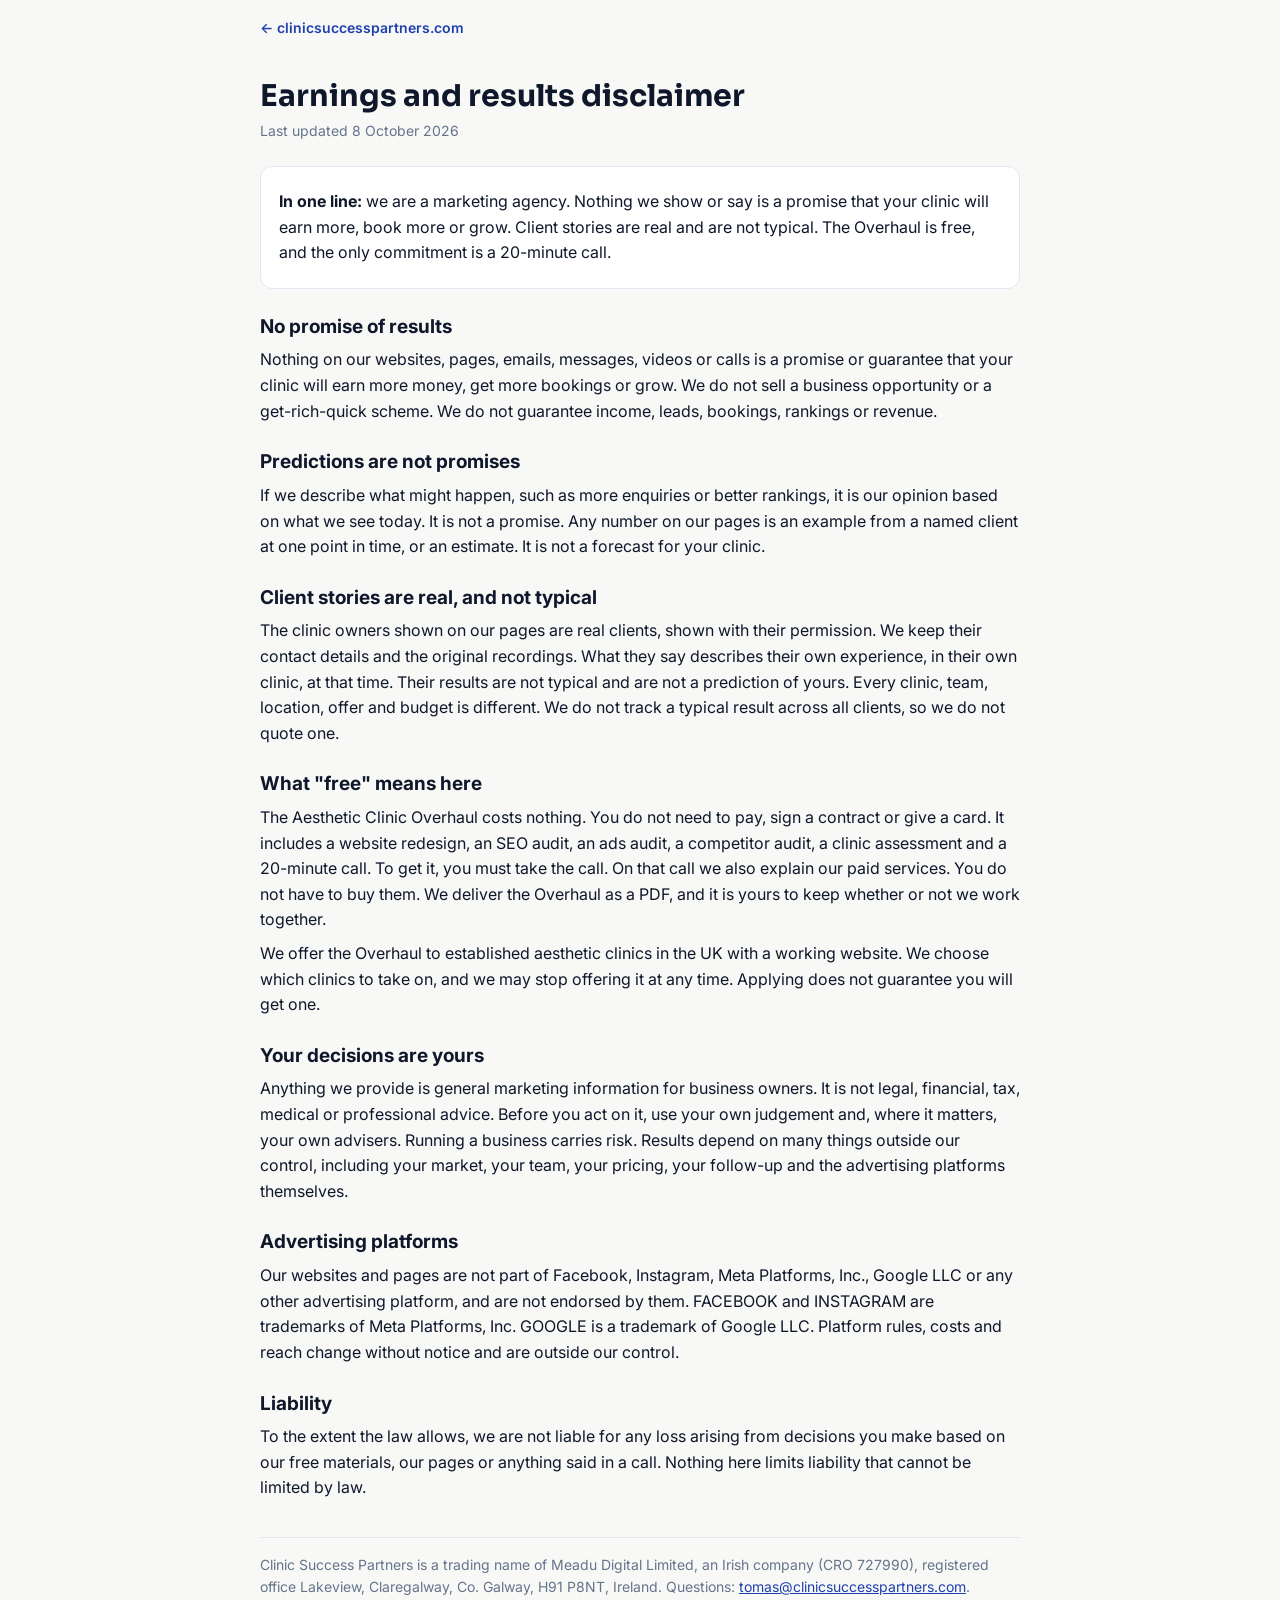
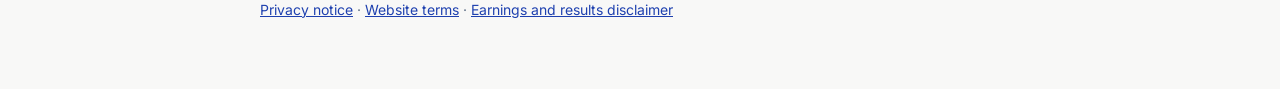
==== earnings-disclaimer/index.html @ 7a20f101 "Add legal pages and footer links, drop pixel" ====
<!doctype html>
<html lang="en-GB">
<head>
<meta charset="utf-8">
<meta name="viewport" content="width=device-width, initial-scale=1">
<title>Earnings and results disclaimer · Clinic Success Partners</title>
<meta name="description" content="Clinic Success Partners makes no promise of income, bookings or growth. Client results are real and not typical.">
<link rel="canonical" href="https://clinicsuccesspartners.com/earnings-disclaimer/">
<link rel="icon" href="/assets/favicon-32.png" sizes="32x32">
<link rel="preconnect" href="https://fonts.googleapis.com"><link rel="preconnect" href="https://fonts.gstatic.com" crossorigin>
<link href="https://fonts.googleapis.com/css2?family=Sora:wght@700&family=Inter:wght@400;600;700&display=swap" rel="stylesheet">
<style>html,body{margin:0;padding:0;background:#F8F8F7}.csp-top{max-width:760px;margin:0 auto;padding:18px 20px 0;font:600 14px/1.4 Inter,system-ui,sans-serif}.csp-top a{color:#1E40AF;text-decoration:none}</style>
</head>
<body>
<div class="csp-top"><a href="/">&larr; clinicsuccesspartners.com</a></div>
<style>.csp-legal{max-width:760px;margin:0 auto;padding:40px 20px 60px;font:16px/1.6 Inter,system-ui,-apple-system,sans-serif;color:#0F172A;background:#F8F8F7}
.csp-legal h1{font:700 30px/1.2 Sora,Inter,sans-serif;margin:0 0 6px}.csp-legal .upd{color:#64748B;font-size:14px;margin:0 0 24px}
.csp-legal h2{font:700 19px/1.3 Inter,sans-serif;margin:26px 0 8px}.csp-legal p,.csp-legal li{margin:8px 0}.csp-legal ul{padding-left:22px}
.csp-legal a{color:#1E40AF}.csp-legal .foot{margin-top:36px;padding-top:16px;border-top:1px solid #E2E8F0;font-size:14px;color:#64748B}
.csp-legal .box{background:#fff;border:1px solid #E2E8F0;border-radius:12px;padding:14px 18px;margin:14px 0}</style><div class="csp-legal">
<h1>Earnings and results disclaimer</h1><p class="upd">Last updated 8 October 2026</p>
<div class="box"><p><b>In one line:</b> we are a marketing agency. Nothing we show or say is a promise that your clinic will earn more, book more or grow. Client stories are real and are not typical. The Overhaul is free, and the only commitment is a 20-minute call.</p></div>
<h2>No promise of results</h2>
<p>Nothing on our websites, pages, emails, messages, videos or calls is a promise or guarantee that your clinic will earn more money, get more bookings or grow. We do not sell a business opportunity or a get-rich-quick scheme. We do not guarantee income, leads, bookings, rankings or revenue.</p>
<h2>Predictions are not promises</h2>
<p>If we describe what might happen, such as more enquiries or better rankings, it is our opinion based on what we see today. It is not a promise. Any number on our pages is an example from a named client at one point in time, or an estimate. It is not a forecast for your clinic.</p>
<h2>Client stories are real, and not typical</h2>
<p>The clinic owners shown on our pages are real clients, shown with their permission. We keep their contact details and the original recordings. What they say describes their own experience, in their own clinic, at that time. Their results are not typical and are not a prediction of yours. Every clinic, team, location, offer and budget is different. We do not track a typical result across all clients, so we do not quote one.</p>
<h2>What "free" means here</h2>
<p>The Aesthetic Clinic Overhaul costs nothing. You do not need to pay, sign a contract or give a card. It includes a website redesign, an SEO audit, an ads audit, a competitor audit, a clinic assessment and a 20-minute call. To get it, you must take the call. On that call we also explain our paid services. You do not have to buy them. We deliver the Overhaul as a PDF, and it is yours to keep whether or not we work together.</p>
<p>We offer the Overhaul to established aesthetic clinics in the UK with a working website. We choose which clinics to take on, and we may stop offering it at any time. Applying does not guarantee you will get one.</p>
<h2>Your decisions are yours</h2>
<p>Anything we provide is general marketing information for business owners. It is not legal, financial, tax, medical or professional advice. Before you act on it, use your own judgement and, where it matters, your own advisers. Running a business carries risk. Results depend on many things outside our control, including your market, your team, your pricing, your follow-up and the advertising platforms themselves.</p>
<h2>Advertising platforms</h2>
<p>Our websites and pages are not part of Facebook, Instagram, Meta Platforms, Inc., Google LLC or any other advertising platform, and are not endorsed by them. FACEBOOK and INSTAGRAM are trademarks of Meta Platforms, Inc. GOOGLE is a trademark of Google LLC. Platform rules, costs and reach change without notice and are outside our control.</p>
<h2>Liability</h2>
<p>To the extent the law allows, we are not liable for any loss arising from decisions you make based on our free materials, our pages or anything said in a call. Nothing here limits liability that cannot be limited by law.</p>
<p class="foot">Clinic Success Partners is a trading name of Meadu Digital Limited, an Irish company (CRO 727990), registered office Lakeview, Claregalway, Co. Galway, H91 P8NT, Ireland. Questions: <a href="mailto:tomas@clinicsuccesspartners.com">tomas@clinicsuccesspartners.com</a>. <a href="https://clinicsuccesspartners.com/privacy-policy">Privacy notice</a> · <a href="https://clinicsuccesspartners.com/terms">Website terms</a> · <a href="https://clinicsuccesspartners.com/earnings-disclaimer">Earnings and results disclaimer</a></p></div>
</body>
</html>
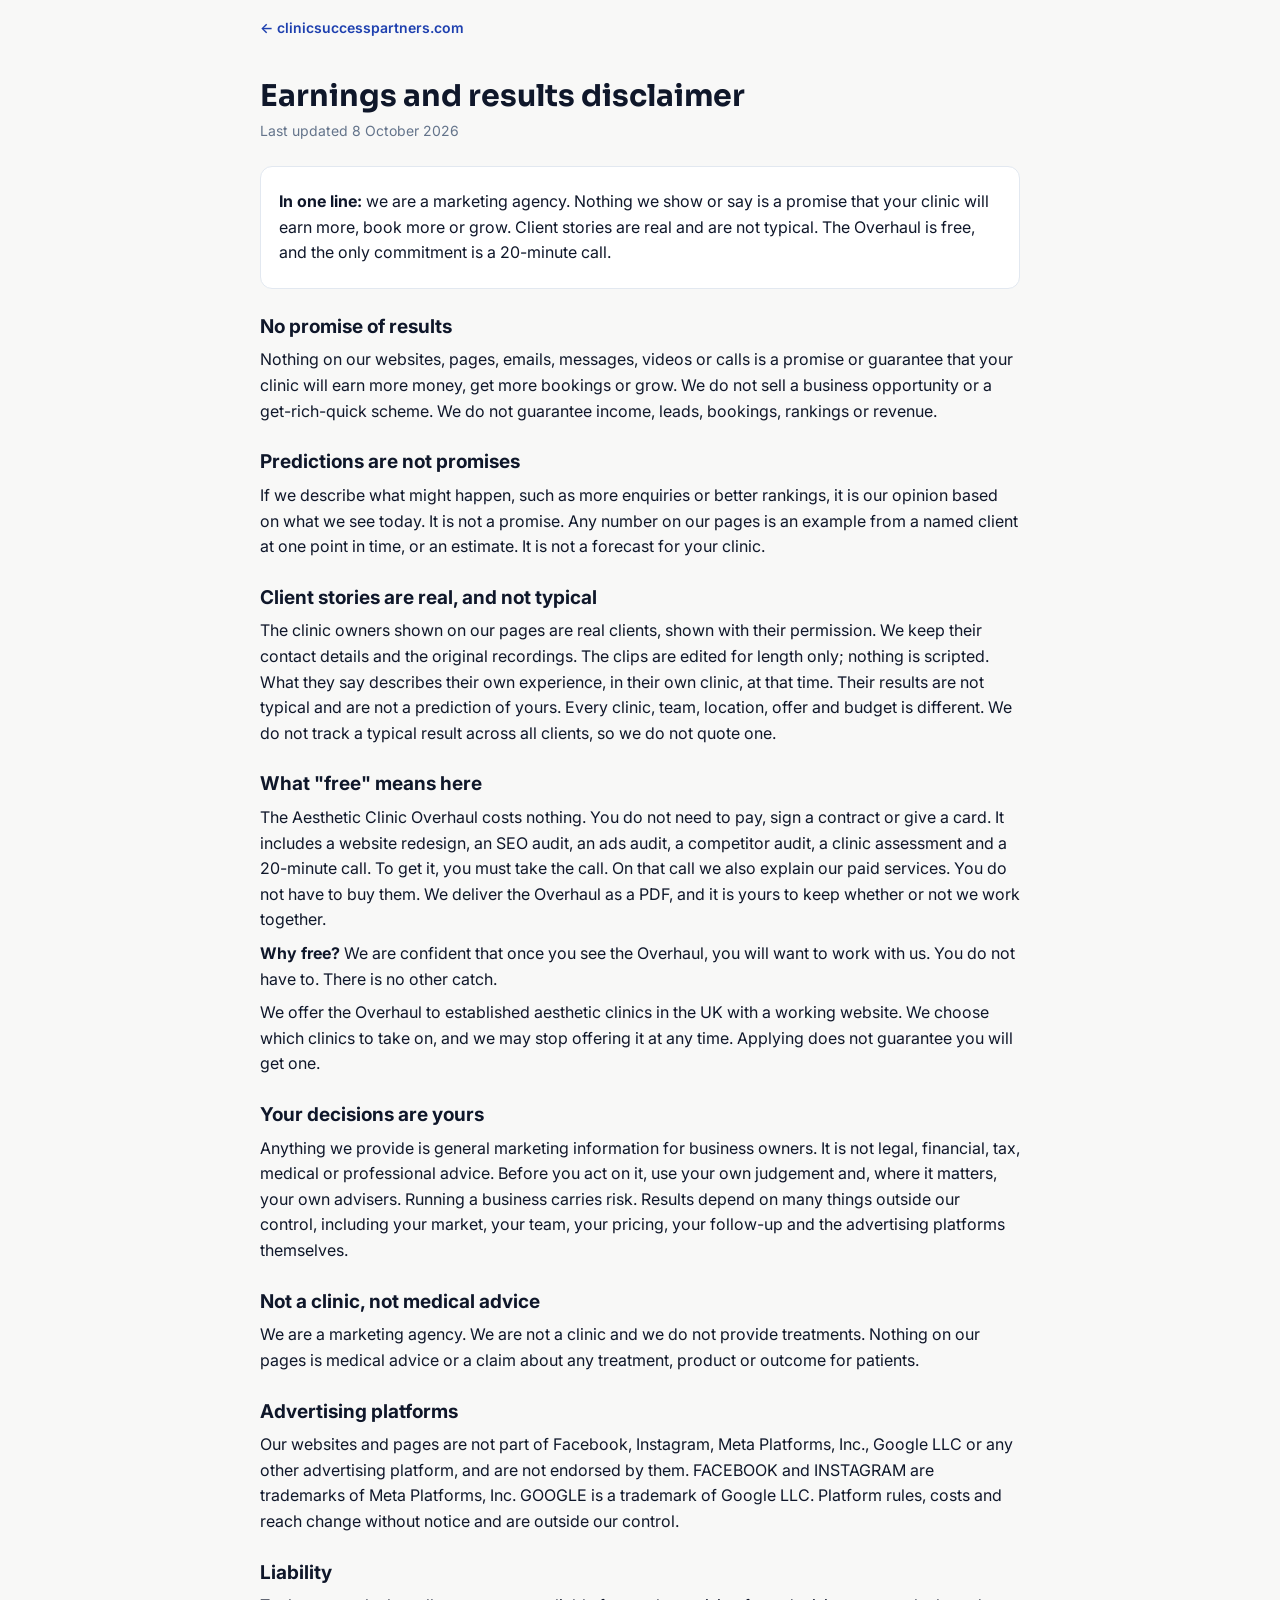
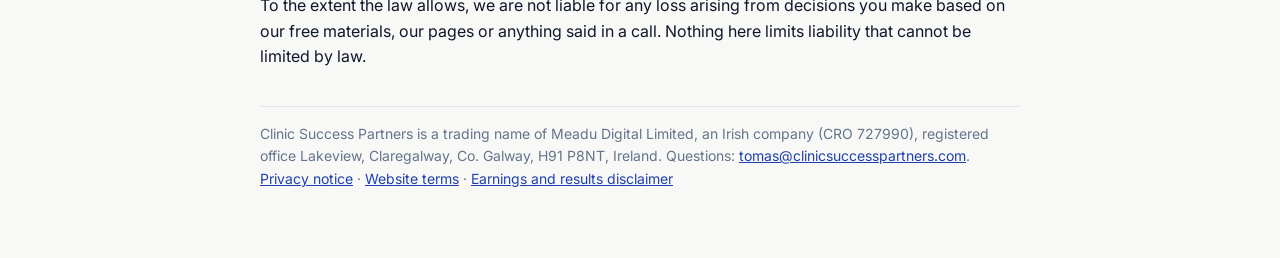
==== commit 6c3870c4: "Earnings disclaimer v4: why free, not a clinic" ====
--- a/earnings-disclaimer/index.html
+++ b/earnings-disclaimer/index.html
@@ -25,12 +25,15 @@
 <h2>Predictions are not promises</h2>
 <p>If we describe what might happen, such as more enquiries or better rankings, it is our opinion based on what we see today. It is not a promise. Any number on our pages is an example from a named client at one point in time, or an estimate. It is not a forecast for your clinic.</p>
 <h2>Client stories are real, and not typical</h2>
-<p>The clinic owners shown on our pages are real clients, shown with their permission. We keep their contact details and the original recordings. What they say describes their own experience, in their own clinic, at that time. Their results are not typical and are not a prediction of yours. Every clinic, team, location, offer and budget is different. We do not track a typical result across all clients, so we do not quote one.</p>
+<p>The clinic owners shown on our pages are real clients, shown with their permission. We keep their contact details and the original recordings. The clips are edited for length only; nothing is scripted. What they say describes their own experience, in their own clinic, at that time. Their results are not typical and are not a prediction of yours. Every clinic, team, location, offer and budget is different. We do not track a typical result across all clients, so we do not quote one.</p>
 <h2>What "free" means here</h2>
 <p>The Aesthetic Clinic Overhaul costs nothing. You do not need to pay, sign a contract or give a card. It includes a website redesign, an SEO audit, an ads audit, a competitor audit, a clinic assessment and a 20-minute call. To get it, you must take the call. On that call we also explain our paid services. You do not have to buy them. We deliver the Overhaul as a PDF, and it is yours to keep whether or not we work together.</p>
+<p><b>Why free?</b> We are confident that once you see the Overhaul, you will want to work with us. You do not have to. There is no other catch.</p>
 <p>We offer the Overhaul to established aesthetic clinics in the UK with a working website. We choose which clinics to take on, and we may stop offering it at any time. Applying does not guarantee you will get one.</p>
 <h2>Your decisions are yours</h2>
 <p>Anything we provide is general marketing information for business owners. It is not legal, financial, tax, medical or professional advice. Before you act on it, use your own judgement and, where it matters, your own advisers. Running a business carries risk. Results depend on many things outside our control, including your market, your team, your pricing, your follow-up and the advertising platforms themselves.</p>
+<h2>Not a clinic, not medical advice</h2>
+<p>We are a marketing agency. We are not a clinic and we do not provide treatments. Nothing on our pages is medical advice or a claim about any treatment, product or outcome for patients.</p>
 <h2>Advertising platforms</h2>
 <p>Our websites and pages are not part of Facebook, Instagram, Meta Platforms, Inc., Google LLC or any other advertising platform, and are not endorsed by them. FACEBOOK and INSTAGRAM are trademarks of Meta Platforms, Inc. GOOGLE is a trademark of Google LLC. Platform rules, costs and reach change without notice and are outside our control.</p>
 <h2>Liability</h2>
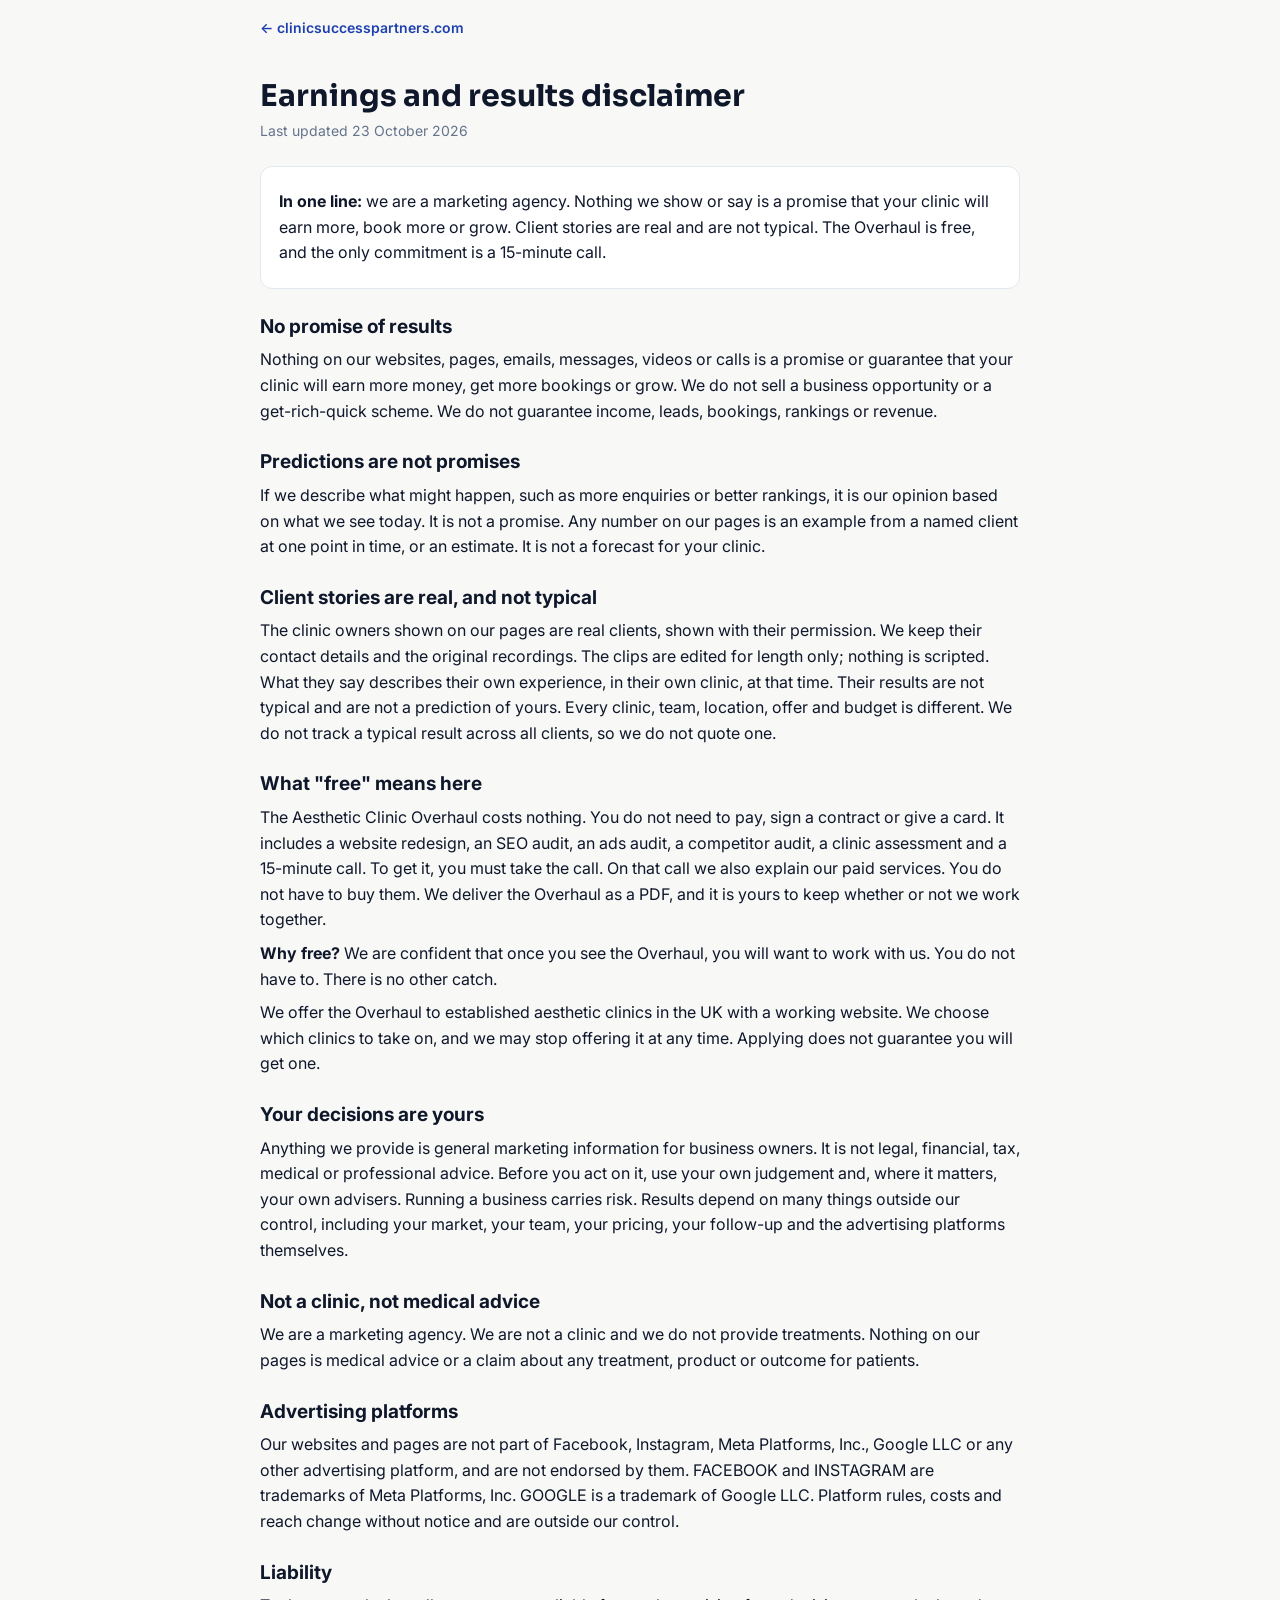
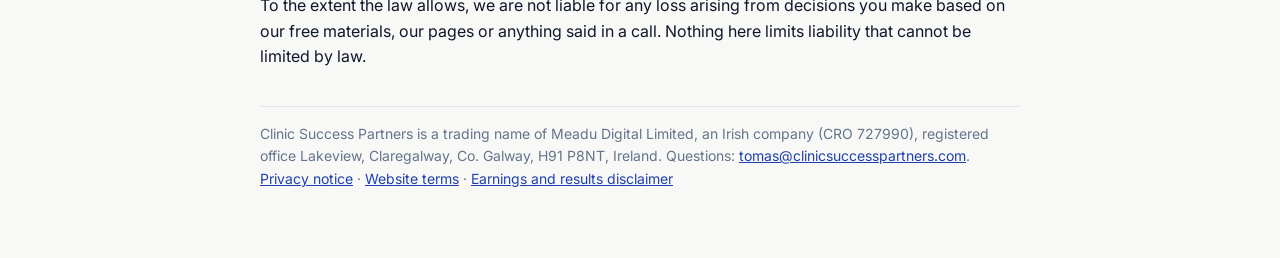
==== commit 17e43dcd: "fix(legal): disclaimer says 15-minute call Co-Authored-By: Claude Fable 5.1 <noreply@anthropic.com>" ====
--- a/earnings-disclaimer/index.html
+++ b/earnings-disclaimer/index.html
@@ -18,8 +18,8 @@
 .csp-legal h2{font:700 19px/1.3 Inter,sans-serif;margin:26px 0 8px}.csp-legal p,.csp-legal li{margin:8px 0}.csp-legal ul{padding-left:22px}
 .csp-legal a{color:#1E40AF}.csp-legal .foot{margin-top:36px;padding-top:16px;border-top:1px solid #E2E8F0;font-size:14px;color:#64748B}
 .csp-legal .box{background:#fff;border:1px solid #E2E8F0;border-radius:12px;padding:14px 18px;margin:14px 0}</style><div class="csp-legal">
-<h1>Earnings and results disclaimer</h1><p class="upd">Last updated 8 October 2026</p>
-<div class="box"><p><b>In one line:</b> we are a marketing agency. Nothing we show or say is a promise that your clinic will earn more, book more or grow. Client stories are real and are not typical. The Overhaul is free, and the only commitment is a 20-minute call.</p></div>
+<h1>Earnings and results disclaimer</h1><p class="upd">Last updated 23 October 2026</p>
+<div class="box"><p><b>In one line:</b> we are a marketing agency. Nothing we show or say is a promise that your clinic will earn more, book more or grow. Client stories are real and are not typical. The Overhaul is free, and the only commitment is a 15-minute call.</p></div>
 <h2>No promise of results</h2>
 <p>Nothing on our websites, pages, emails, messages, videos or calls is a promise or guarantee that your clinic will earn more money, get more bookings or grow. We do not sell a business opportunity or a get-rich-quick scheme. We do not guarantee income, leads, bookings, rankings or revenue.</p>
 <h2>Predictions are not promises</h2>
@@ -27,7 +27,7 @@
 <h2>Client stories are real, and not typical</h2>
 <p>The clinic owners shown on our pages are real clients, shown with their permission. We keep their contact details and the original recordings. The clips are edited for length only; nothing is scripted. What they say describes their own experience, in their own clinic, at that time. Their results are not typical and are not a prediction of yours. Every clinic, team, location, offer and budget is different. We do not track a typical result across all clients, so we do not quote one.</p>
 <h2>What "free" means here</h2>
-<p>The Aesthetic Clinic Overhaul costs nothing. You do not need to pay, sign a contract or give a card. It includes a website redesign, an SEO audit, an ads audit, a competitor audit, a clinic assessment and a 20-minute call. To get it, you must take the call. On that call we also explain our paid services. You do not have to buy them. We deliver the Overhaul as a PDF, and it is yours to keep whether or not we work together.</p>
+<p>The Aesthetic Clinic Overhaul costs nothing. You do not need to pay, sign a contract or give a card. It includes a website redesign, an SEO audit, an ads audit, a competitor audit, a clinic assessment and a 15-minute call. To get it, you must take the call. On that call we also explain our paid services. You do not have to buy them. We deliver the Overhaul as a PDF, and it is yours to keep whether or not we work together.</p>
 <p><b>Why free?</b> We are confident that once you see the Overhaul, you will want to work with us. You do not have to. There is no other catch.</p>
 <p>We offer the Overhaul to established aesthetic clinics in the UK with a working website. We choose which clinics to take on, and we may stop offering it at any time. Applying does not guarantee you will get one.</p>
 <h2>Your decisions are yours</h2>
